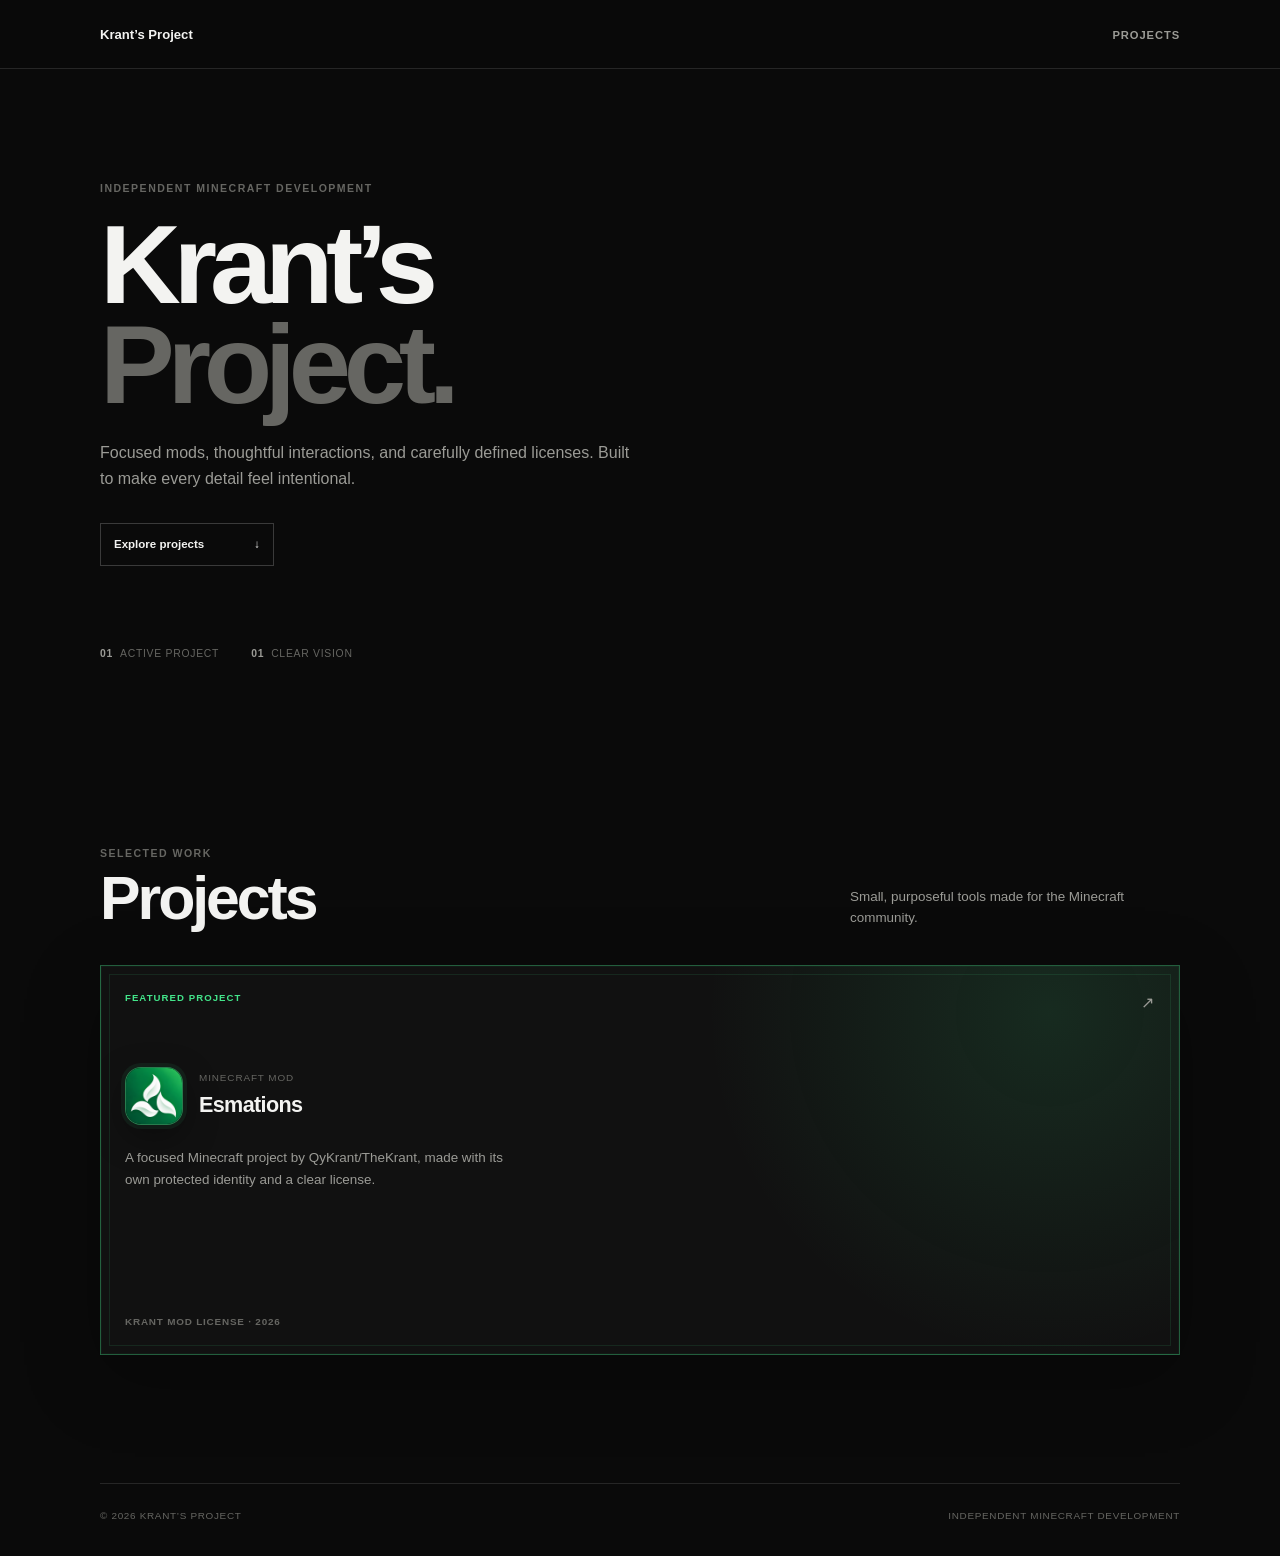
==== index.html @ 48d0aafe "Replace legacy mods with Esmations" ====
<!DOCTYPE html>
<html lang="en">
<head>
    <meta charset="UTF-8" />
    <meta name="viewport" content="width=device-width, initial-scale=1.0" />
    <title>Krant&rsquo;s Project &mdash; Minecraft Mods</title>
    <meta name="description" content="Independent Minecraft mods built with care by Krant's Project." />
    <link rel="icon" type="image/png" href="Logo Sofryn.png" />
    <link rel="stylesheet" href="css/style.css" />
    <script src="js/site.js" defer></script>
    <meta http-equiv="Content-Security-Policy" content="default-src 'self'; style-src 'self'; img-src 'self'; script-src 'self'; frame-ancestors 'none'; form-action 'self'" />
    <meta http-equiv="Referrer-Policy" content="strict-origin-when-cross-origin" />
    <meta http-equiv="Permissions-Policy" content="camera=(), microphone=(), geolocation=(), payment=()" />
    <meta name="robots" content="index, follow" />
</head>
<body>
<div class="page-loader" aria-hidden="true">
    <div class="loader-content">
        <span class="loader-line"></span>
    </div>
</div>

<div class="site-shell">
    <nav>
        <div class="nav-inner">
            <a class="nav-logo" href="index.html" aria-label="Krant's Project home">
                <span>Krant&rsquo;s Project</span>
            </a>
            <ul class="nav-links">
                <li><a href="#mods">Projects</a></li>
            </ul>
        </div>
    </nav>

    <main>
        <section class="hero">
            <p class="eyebrow">Independent Minecraft development</p>
            <h1>Krant&rsquo;s<br><span>Project.</span></h1>
            <p class="hero-copy">Focused mods, thoughtful interactions, and carefully defined licenses. Built to make every detail feel intentional.</p>
            <a class="button" href="#mods">Explore projects <span aria-hidden="true">&darr;</span></a>
            <div class="hero-meta" aria-label="Project summary">
                <span><strong>01</strong> Active project</span>
                <span><strong>01</strong> Clear vision</span>
            </div>
        </section>

        <section class="section projects-section" id="mods">
            <div class="section-heading">
                <div>
                    <p class="eyebrow">Selected work</p>
                    <h2>Projects</h2>
                </div>
                <p>Small, purposeful tools made for the Minecraft community.</p>
            </div>

            <div class="mod-grid mod-grid-single">
                <a class="mod-card mod-card-featured transition-link" href="esmations.html">
                    <div class="card-topline">
                        <span class="featured-label">Featured project</span>
                        <span class="card-arrow" aria-hidden="true">&nearr;</span>
                    </div>
                    <div class="mod-card-header">
                        <img class="esmations-logo" src="Esmations.png" alt="Esmations logo" />
                        <div>
                            <p class="card-label">Minecraft mod</p>
                            <h3>Esmations</h3>
                        </div>
                    </div>
                    <p>A focused Minecraft project by QyKrant/TheKrant, made with its own protected identity and a clear license.</p>
                    <span class="mod-badge">Krant Mod License &middot; 2026</span>
                </a>
            </div>
        </section>
    </main>

    <footer>
        <span>&copy; 2026 Krant&rsquo;s Project</span>
        <span>Independent Minecraft development</span>
    </footer>
</div>
</body>
</html>
---- css/style.css ----
:root {
    --background: #0a0a0a;
    --surface: #111111;
    --surface-hover: #151515;
    --border: #262626;
    --border-strong: #3a3a3a;
    --text: #f3f3f1;
    --muted: #9b9b96;
    --subtle: #666662;
    --accent: #43e58a;
    --accent-deep: #087640;
    --accent-soft: rgba(67, 229, 138, .16);
    --max-width: 1080px;
    --ease: cubic-bezier(.22, 1, .36, 1);
}

* {
    box-sizing: border-box;
    margin: 0;
    padding: 0;
}

html { scroll-behavior: smooth; }

body {
    min-height: 100vh;
    background: var(--background);
    color: var(--text);
    font-family: Inter, "Helvetica Neue", Arial, sans-serif;
    line-height: 1.6;
    -webkit-font-smoothing: antialiased;
}

a { color: inherit; }
::selection { background: var(--text); color: var(--background); }

.site-shell {
    opacity: 1;
    transition: opacity .25s ease, transform .35s var(--ease);
}

body.page-leaving .site-shell {
    opacity: 0;
    transform: translateY(-5px);
}

.page-loader {
    position: fixed;
    inset: 0;
    z-index: 1000;
    display: grid;
    place-items: center;
    background: var(--background);
    pointer-events: none;
    animation: loader-exit .45s ease .45s forwards;
}

.loader-content { width: 64px; text-align: center; }

.loader-line {
    display: block;
    height: 1px;
    overflow: hidden;
    background: var(--border);
}

.loader-line::after {
    content: "";
    display: block;
    width: 100%;
    height: 100%;
    background: var(--text);
    transform: translateX(-100%);
    animation: loader-progress .5s var(--ease) forwards;
}

@keyframes loader-progress { to { transform: translateX(0); } }
@keyframes loader-exit { to { opacity: 0; visibility: hidden; } }

nav {
    position: sticky;
    top: 0;
    z-index: 100;
    border-bottom: 1px solid var(--border);
    background: rgba(10, 10, 10, .92);
    backdrop-filter: blur(12px);
}

.nav-inner {
    display: flex;
    align-items: center;
    justify-content: space-between;
    width: min(100% - 40px, var(--max-width));
    height: 68px;
    margin: 0 auto;
}

.nav-logo {
    display: inline-flex;
    align-items: center;
    text-decoration: none;
    font-size: .82rem;
    font-weight: 650;
}

.nav-links { list-style: none; }

.nav-links a,
.nav-back {
    color: var(--muted);
    text-decoration: none;
    font-size: .7rem;
    font-weight: 600;
    letter-spacing: .08em;
    text-transform: uppercase;
    transition: color .2s ease;
}

.nav-links a:hover,
.nav-back:hover { color: var(--text); }

.hero,
.section,
.project-page,
footer {
    width: min(100% - 40px, var(--max-width));
    margin-inline: auto;
}

.hero {
    display: flex;
    min-height: 680px;
    flex-direction: column;
    justify-content: center;
    padding: 88px 0 64px;
}

.eyebrow {
    color: var(--subtle);
    font-size: .66rem;
    font-weight: 650;
    letter-spacing: .14em;
    text-transform: uppercase;
}

.hero > * { animation: fade-up .7s var(--ease) both; }
.hero h1 { animation-delay: .05s; }
.hero-copy { animation-delay: .1s; }
.hero .button { animation-delay: .15s; }
.hero-meta { animation-delay: .2s; }

@keyframes fade-up {
    from { opacity: 0; transform: translateY(16px); }
    to { opacity: 1; transform: translateY(0); }
}

.hero h1 {
    margin: 18px 0 24px;
    font-size: clamp(3.5rem, 9vw, 7rem);
    font-weight: 650;
    letter-spacing: -.065em;
    line-height: .9;
}

.hero h1 span { color: var(--subtle); }

.hero-copy {
    max-width: 540px;
    color: var(--muted);
    font-size: 1rem;
}

.button {
    display: inline-flex;
    align-items: center;
    justify-content: space-between;
    width: 174px;
    margin-top: 32px;
    padding: 11px 13px;
    border: 1px solid var(--border-strong);
    color: var(--text);
    text-decoration: none;
    font-size: .72rem;
    font-weight: 600;
    transition: border-color .2s ease, background .2s ease;
}

.button:hover { border-color: var(--text); background: var(--surface); }

.hero-meta {
    display: flex;
    gap: 32px;
    margin-top: 80px;
    color: var(--subtle);
    font-size: .65rem;
    letter-spacing: .07em;
    text-transform: uppercase;
}

.hero-meta span { display: flex; gap: 7px; }
.hero-meta strong { color: var(--muted); }

.projects-section { padding: 96px 0 64px; }

.section-heading {
    display: flex;
    align-items: end;
    justify-content: space-between;
    gap: 32px;
    margin-bottom: 36px;
}

.section-heading h2 {
    margin-top: 6px;
    font-size: clamp(2.2rem, 5vw, 3.8rem);
    font-weight: 600;
    letter-spacing: -.05em;
    line-height: 1;
}

.section-heading > p {
    max-width: 330px;
    color: var(--muted);
    font-size: .84rem;
}

.mod-grid {
    display: grid;
    grid-template-columns: repeat(2, minmax(0, 1fr));
    gap: 16px;
}

.mod-grid-single { grid-template-columns: 1fr; }

.mod-card {
    position: relative;
    display: flex;
    min-height: 340px;
    flex-direction: column;
    padding: 24px;
    border: 1px solid var(--border);
    background: var(--surface);
    color: var(--text);
    text-decoration: none;
    transition: border-color .25s ease, background .25s ease, transform .3s var(--ease);
}

.mod-card-featured {
    min-height: 390px;
    overflow: hidden;
    border-color: rgba(67, 229, 138, .36);
    background:
        radial-gradient(circle at 88% 12%, rgba(67, 229, 138, .12), transparent 34%),
        var(--surface);
    box-shadow: inset 0 0 0 1px rgba(67, 229, 138, .04), 0 22px 70px rgba(0, 0, 0, .28);
}

.mod-card-featured::before {
    content: "";
    position: absolute;
    inset: 8px;
    border: 1px solid rgba(67, 229, 138, .11);
    pointer-events: none;
}

.mod-card-featured:hover {
    border-color: rgba(67, 229, 138, .7);
    background:
        radial-gradient(circle at 88% 12%, rgba(67, 229, 138, .17), transparent 36%),
        var(--surface-hover);
    box-shadow: inset 0 0 0 1px rgba(67, 229, 138, .07), 0 26px 80px rgba(0, 0, 0, .34);
}

.featured-label {
    color: var(--accent);
    font-size: .6rem;
    font-weight: 650;
    letter-spacing: .11em;
    text-transform: uppercase;
}

.mod-card:hover {
    border-color: var(--border-strong);
    background: var(--surface-hover);
    transform: translateY(-3px);
}

.card-topline {
    display: flex;
    justify-content: space-between;
    color: var(--subtle);
    font-size: .66rem;
    letter-spacing: .1em;
}

.card-arrow {
    color: var(--muted);
    font-size: 1rem;
    transition: transform .25s var(--ease);
}

.mod-card:hover .card-arrow { transform: translate(3px, -3px); }

.mod-card-header {
    display: flex;
    align-items: center;
    gap: 16px;
    margin: 52px 0 22px;
}

.mod-card-header img,
.mod-monogram {
    width: 58px;
    height: 58px;
    flex-shrink: 0;
    border: 1px solid var(--border);
    background: var(--background);
}

.mod-card-header img {
    padding: 5px;
    object-fit: contain;
    filter: grayscale(1);
}

.mod-card-header img.esmations-logo {
    padding: 0;
    border-color: rgba(67, 229, 138, .52);
    border-radius: 16px;
    filter: none;
    box-shadow: 0 0 0 4px rgba(67, 229, 138, .07), 0 12px 34px rgba(0, 0, 0, .35);
}

.mod-monogram {
    display: inline-flex;
    align-items: center;
    justify-content: center;
    background: var(--text);
    color: var(--background);
    font-size: 1.4rem;
    font-weight: 700;
}

.card-label {
    margin-bottom: 2px;
    color: var(--subtle) !important;
    font-size: .62rem !important;
    letter-spacing: .09em;
    text-transform: uppercase;
}

.mod-card-header h3 {
    font-size: 1.35rem;
    font-weight: 600;
    letter-spacing: -.03em;
}

.mod-card > p {
    max-width: 390px;
    color: var(--muted);
    font-size: .84rem;
}

.mod-badge {
    align-self: flex-start;
    margin-top: auto;
    color: var(--subtle);
    font-size: .62rem;
    font-weight: 650;
    letter-spacing: .08em;
    text-transform: uppercase;
}

.project-page { padding-bottom: 64px; }

.project-hero {
    display: flex;
    align-items: end;
    justify-content: space-between;
    gap: 40px;
    min-height: 330px;
    padding: 72px 0 46px;
    border-bottom: 1px solid var(--border);
    animation: fade-up .65s var(--ease) both;
}

.project-identity {
    display: flex;
    align-items: center;
    gap: 22px;
}

.project-identity img,
.mod-monogram-large {
    width: 76px;
    height: 76px;
    flex-shrink: 0;
    border: 1px solid var(--border);
}

.project-identity img {
    padding: 6px;
    object-fit: contain;
    background: var(--surface);
    filter: grayscale(1);
}

.project-identity img.esmations-logo {
    padding: 0;
    border-color: rgba(67, 229, 138, .58);
    border-radius: 21px;
    filter: none;
    box-shadow: 0 0 0 5px rgba(67, 229, 138, .08), 0 18px 44px rgba(0, 0, 0, .42);
}

.esmations-page .project-hero {
    position: relative;
    border-bottom-color: rgba(67, 229, 138, .28);
}

.esmations-page .project-hero::after {
    content: "";
    position: absolute;
    right: 0;
    bottom: -1px;
    width: min(36%, 320px);
    height: 1px;
    background: linear-gradient(90deg, transparent, var(--accent));
}

.mod-monogram-large { font-size: 1.9rem; }

.project-identity h1 {
    margin-top: 7px;
    font-size: clamp(3rem, 7vw, 5.5rem);
    font-weight: 600;
    letter-spacing: -.06em;
    line-height: .9;
}

.project-intro {
    max-width: 330px;
    color: var(--muted);
    font-size: .86rem;
}

.license-box {
    margin-top: 40px;
    padding: clamp(24px, 5vw, 52px);
    border: 1px solid var(--border);
    background: var(--surface);
    animation: fade-up .7s var(--ease) .08s both;
}

.license-box-accent {
    position: relative;
    border-color: rgba(67, 229, 138, .34);
    background:
        linear-gradient(135deg, rgba(67, 229, 138, .045), transparent 24%),
        var(--surface);
    box-shadow: inset 0 0 0 1px rgba(67, 229, 138, .035), 0 24px 80px rgba(0, 0, 0, .22);
}

.license-box-accent::before,
.license-box-accent::after {
    content: "";
    position: absolute;
    width: 56px;
    height: 56px;
    pointer-events: none;
}

.license-box-accent::before {
    top: 10px;
    left: 10px;
    border-top: 1px solid var(--accent);
    border-left: 1px solid var(--accent);
}

.license-box-accent::after {
    right: 10px;
    bottom: 10px;
    border-right: 1px solid var(--accent-deep);
    border-bottom: 1px solid var(--accent-deep);
}

.license-box-accent .license-status {
    border-color: rgba(67, 229, 138, .35);
    color: #99efba;
}

.license-header {
    display: flex;
    align-items: start;
    justify-content: space-between;
    gap: 24px;
}

.license-header h2 {
    margin-top: 7px;
    font-size: clamp(1.6rem, 4vw, 2.7rem);
    font-weight: 600;
    letter-spacing: -.04em;
    line-height: 1.1;
}

.license-status {
    padding: 7px 10px;
    border: 1px solid var(--border);
    color: var(--muted);
    font-size: .6rem;
    font-weight: 650;
    letter-spacing: .08em;
    text-transform: uppercase;
}

.license-copyright {
    margin-top: 15px;
    color: var(--subtle);
    font-size: .72rem;
}

.license-lead {
    margin-top: 36px;
    padding: 18px 0;
    border-top: 1px solid var(--border);
    border-bottom: 1px solid var(--border);
    font-size: .9rem;
}

.license-grid {
    display: grid;
    grid-template-columns: repeat(2, minmax(0, 1fr));
    gap: 0 44px;
    margin-top: 38px;
}

.license-grid-two { margin-top: 0; }

.license-copy { margin-top: 38px; }

.license-copy .license-section {
    display: grid;
    grid-template-columns: minmax(190px, .55fr) minmax(0, 1.45fr);
    gap: 44px;
}

.license-section {
    padding: 28px 0;
    border-bottom: 1px solid var(--border);
}

.license-section h3 {
    display: flex;
    gap: 10px;
    margin-bottom: 17px;
    font-size: .71rem;
    font-weight: 650;
    letter-spacing: .04em;
    text-transform: uppercase;
}

.license-section h3 span { color: var(--subtle); }
.license-section ul { display: flex; flex-direction: column; gap: 9px; list-style: none; }

.license-section li {
    position: relative;
    padding-left: 15px;
    color: var(--muted);
    font-size: .8rem;
    line-height: 1.65;
}

.license-section li::before {
    content: "";
    position: absolute;
    top: .72em;
    left: 0;
    width: 4px;
    height: 4px;
    background: var(--muted);
}

.license-section.restrict li::before { background: var(--subtle); }
.license-section p { color: var(--muted); font-size: .8rem; line-height: 1.7; }
.license-section p + p { margin-top: 11px; }

.license-disclaimer {
    display: grid;
    grid-template-columns: 130px 1fr;
    gap: 20px;
    margin-top: 38px;
    padding-top: 22px;
    border-top: 1px solid var(--border-strong);
}

.license-disclaimer strong {
    font-size: .66rem;
    letter-spacing: .09em;
    text-transform: uppercase;
}

.license-disclaimer p {
    color: var(--subtle);
    font-size: .68rem;
    line-height: 1.7;
}

footer {
    display: flex;
    justify-content: space-between;
    gap: 20px;
    margin-top: 64px;
    padding: 24px 0 32px;
    border-top: 1px solid var(--border);
    color: var(--subtle);
    font-size: .62rem;
    letter-spacing: .07em;
    text-transform: uppercase;
}

@media (max-width: 720px) {
    .nav-inner,
    .hero,
    .section,
    .project-page,
    footer { width: min(100% - 30px, var(--max-width)); }

    .hero { min-height: 620px; padding-top: 64px; }
    .hero h1 { font-size: clamp(3.3rem, 18vw, 5.8rem); }
    .section-heading,
    .project-hero { align-items: flex-start; flex-direction: column; }
    .section-heading > p { max-width: 100%; }
    .mod-grid,
    .license-grid { grid-template-columns: 1fr; }
    .mod-card { min-height: 310px; }
    .project-hero { min-height: 310px; justify-content: flex-end; }
    .license-header { flex-direction: column; }
    .license-copy .license-section { grid-template-columns: 1fr; gap: 12px; }
    .license-disclaimer { grid-template-columns: 1fr; gap: 10px; }
}

@media (max-width: 420px) {
    .hero-meta { align-items: flex-start; flex-direction: column; gap: 12px; }
    .project-identity { align-items: flex-start; flex-direction: column; }
    footer { flex-direction: column; }
}

@media (prefers-reduced-motion: reduce) {
    html { scroll-behavior: auto; }
    *, *::before, *::after {
        animation-duration: .01ms !important;
        animation-delay: 0ms !important;
        transition-duration: .01ms !important;
    }
}
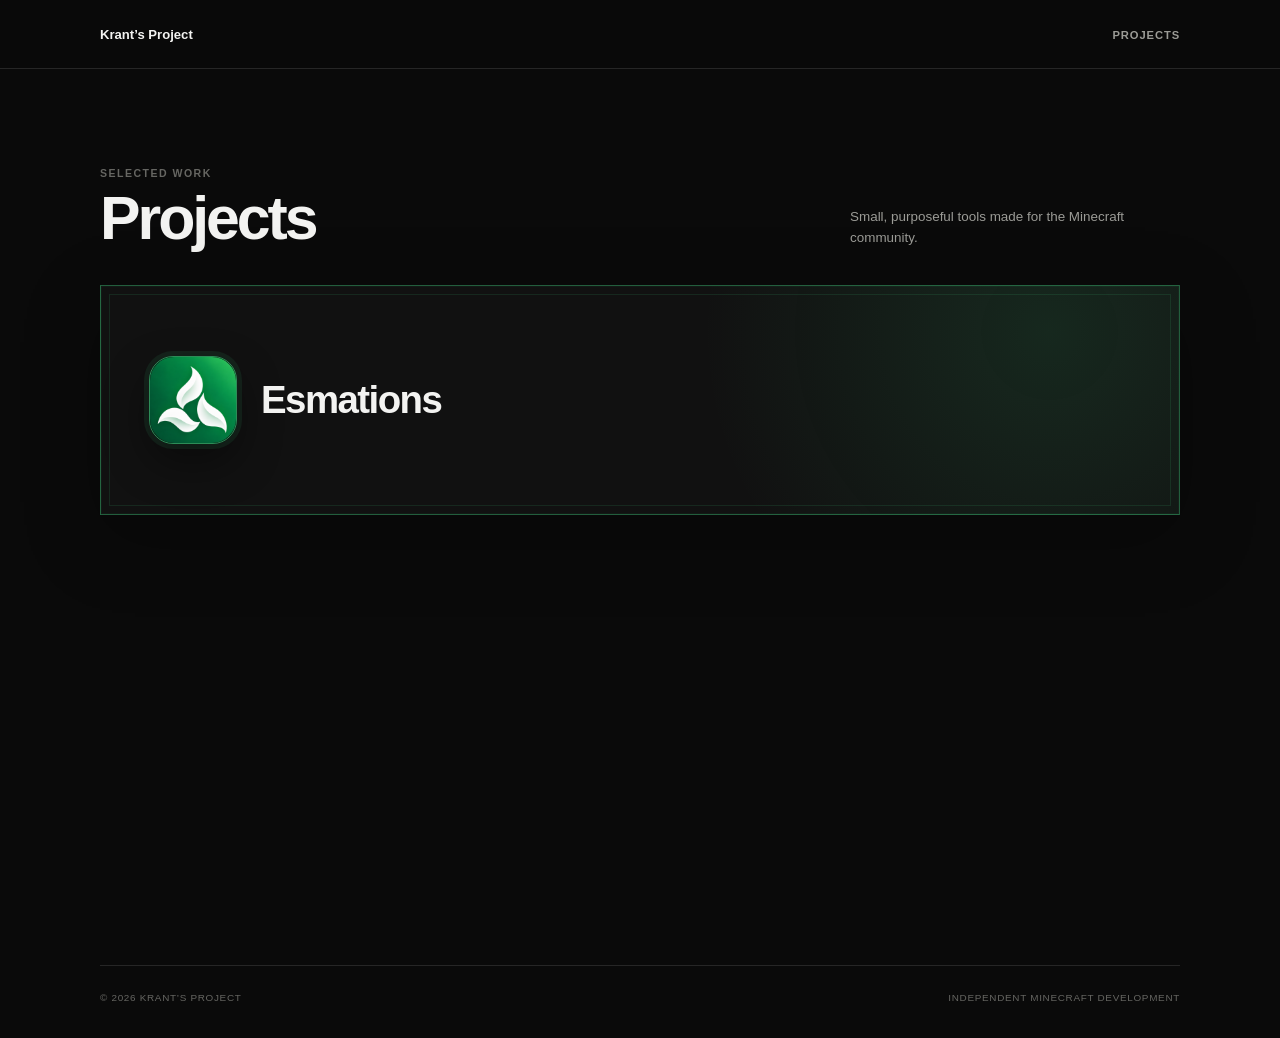
==== commit c5264b2a: "Simplify Esmations project listing" ====
--- a/index.html
+++ b/index.html
@@ -33,17 +33,6 @@
     </nav>
 
     <main>
-        <section class="hero">
-            <p class="eyebrow">Independent Minecraft development</p>
-            <h1>Krant&rsquo;s<br><span>Project.</span></h1>
-            <p class="hero-copy">Focused mods, thoughtful interactions, and carefully defined licenses. Built to make every detail feel intentional.</p>
-            <a class="button" href="#mods">Explore projects <span aria-hidden="true">&darr;</span></a>
-            <div class="hero-meta" aria-label="Project summary">
-                <span><strong>01</strong> Active project</span>
-                <span><strong>01</strong> Clear vision</span>
-            </div>
-        </section>
-
         <section class="section projects-section" id="mods">
             <div class="section-heading">
                 <div>
@@ -53,22 +42,13 @@
                 <p>Small, purposeful tools made for the Minecraft community.</p>
             </div>
 
-            <div class="mod-grid mod-grid-single">
-                <a class="mod-card mod-card-featured transition-link" href="esmations.html">
-                    <div class="card-topline">
-                        <span class="featured-label">Featured project</span>
-                        <span class="card-arrow" aria-hidden="true">&nearr;</span>
-                    </div>
-                    <div class="mod-card-header">
-                        <img class="esmations-logo" src="Esmations.png" alt="Esmations logo" />
-                        <div>
-                            <p class="card-label">Minecraft mod</p>
-                            <h3>Esmations</h3>
-                        </div>
-                    </div>
-                    <p>A focused Minecraft project by QyKrant/TheKrant, made with its own protected identity and a clear license.</p>
-                    <span class="mod-badge">Krant Mod License &middot; 2026</span>
-                </a>
+            <div class="project-list">
+                <article class="project-entry">
+                    <a class="project-logo-link transition-link" href="esmations.html" aria-label="Open the Esmations page">
+                        <img src="Esmations.png" alt="Esmations logo" />
+                    </a>
+                    <h3>Esmations</h3>
+                </article>
             </div>
         </section>
     </main>
--- a/css/style.css
+++ b/css/style.css
@@ -200,7 +200,10 @@
 .hero-meta span { display: flex; gap: 7px; }
 .hero-meta strong { color: var(--muted); }
 
-.projects-section { padding: 96px 0 64px; }
+.projects-section {
+    min-height: calc(100vh - 68px);
+    padding: 96px 0 64px;
+}
 
 .section-heading {
     display: flex;
@@ -222,6 +225,72 @@
     max-width: 330px;
     color: var(--muted);
     font-size: .84rem;
+}
+
+.project-list {
+    display: grid;
+    grid-template-columns: 1fr;
+}
+
+.project-entry {
+    position: relative;
+    display: flex;
+    min-height: 230px;
+    align-items: center;
+    gap: 24px;
+    overflow: hidden;
+    padding: clamp(28px, 5vw, 48px);
+    border: 1px solid rgba(67, 229, 138, .36);
+    background:
+        radial-gradient(circle at 88% 20%, rgba(67, 229, 138, .11), transparent 36%),
+        var(--surface);
+    box-shadow: inset 0 0 0 1px rgba(67, 229, 138, .04), 0 22px 70px rgba(0, 0, 0, .28);
+    animation: fade-up .7s var(--ease) .08s both;
+}
+
+.project-entry::before {
+    content: "";
+    position: absolute;
+    inset: 8px;
+    border: 1px solid rgba(67, 229, 138, .11);
+    pointer-events: none;
+}
+
+.project-logo-link {
+    position: relative;
+    z-index: 1;
+    display: block;
+    width: 88px;
+    height: 88px;
+    flex-shrink: 0;
+    border: 1px solid rgba(67, 229, 138, .58);
+    border-radius: 24px;
+    outline: none;
+    box-shadow: 0 0 0 5px rgba(67, 229, 138, .08), 0 18px 44px rgba(0, 0, 0, .42);
+    transition: border-color .2s ease, box-shadow .25s ease, transform .3s var(--ease);
+}
+
+.project-logo-link:hover,
+.project-logo-link:focus-visible {
+    border-color: var(--accent);
+    box-shadow: 0 0 0 6px rgba(67, 229, 138, .13), 0 22px 52px rgba(0, 0, 0, .48);
+    transform: translateY(-3px) scale(1.025);
+}
+
+.project-logo-link img {
+    display: block;
+    width: 100%;
+    height: 100%;
+    border-radius: inherit;
+    object-fit: cover;
+}
+
+.project-entry h3 {
+    position: relative;
+    z-index: 1;
+    font-size: clamp(1.65rem, 4vw, 2.4rem);
+    font-weight: 600;
+    letter-spacing: -.04em;
 }
 
 .mod-grid {
@@ -631,6 +700,8 @@
     .section-heading,
     .project-hero { align-items: flex-start; flex-direction: column; }
     .section-heading > p { max-width: 100%; }
+    .projects-section { padding-top: 64px; }
+    .project-entry { min-height: 200px; }
     .mod-grid,
     .license-grid { grid-template-columns: 1fr; }
     .mod-card { min-height: 310px; }
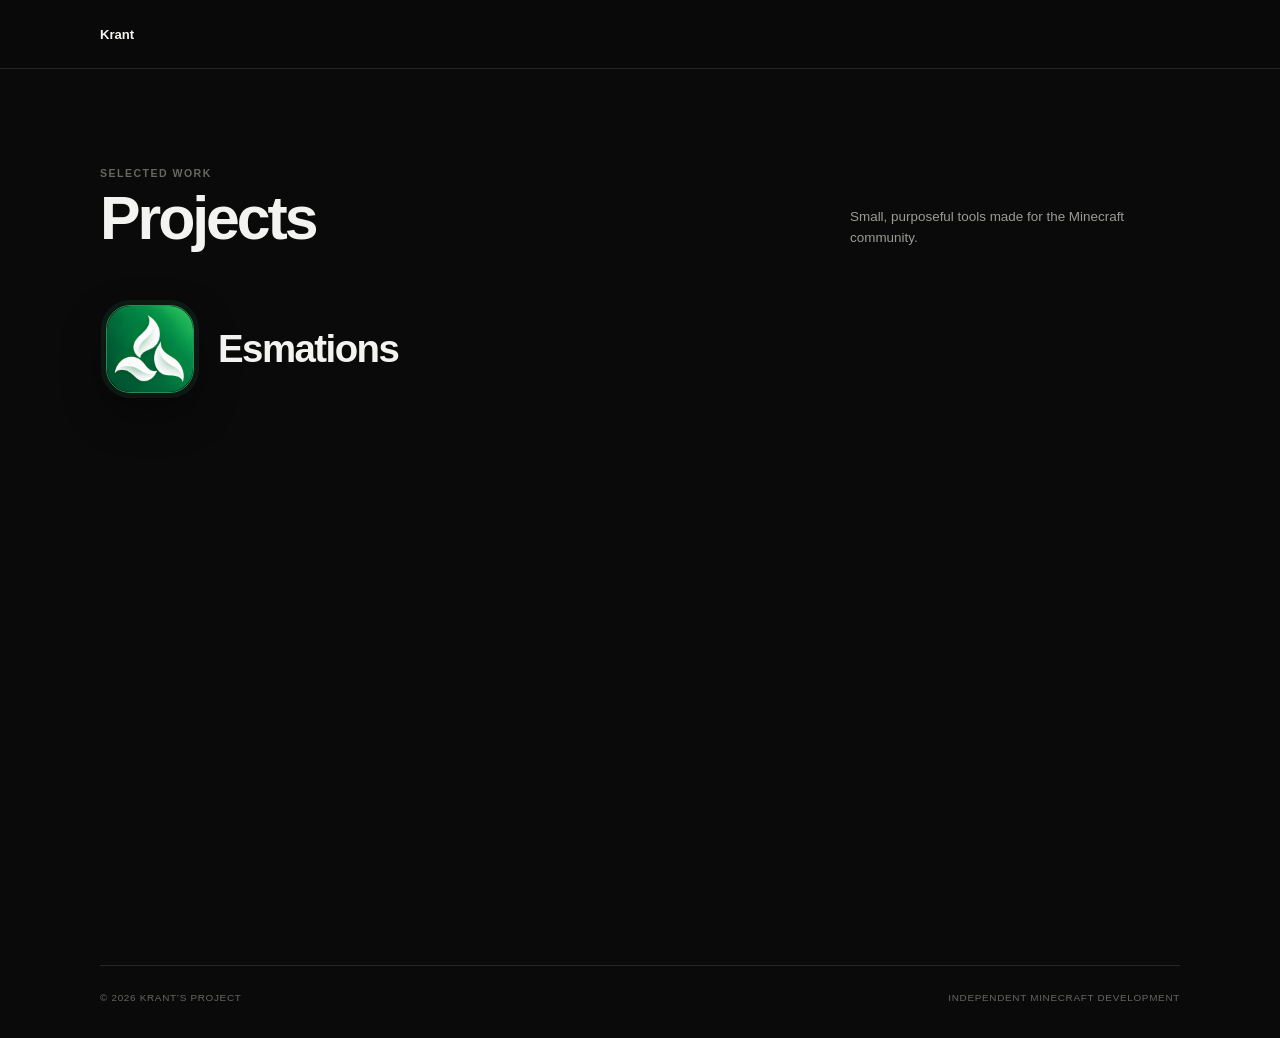
==== commit 3e64ee65: "Refine minimal Esmations presentation" ====
--- a/index.html
+++ b/index.html
@@ -23,12 +23,9 @@
 <div class="site-shell">
     <nav>
         <div class="nav-inner">
-            <a class="nav-logo" href="index.html" aria-label="Krant's Project home">
-                <span>Krant&rsquo;s Project</span>
+            <a class="nav-logo" href="index.html" aria-label="Krant home">
+                <span>Krant</span>
             </a>
-            <ul class="nav-links">
-                <li><a href="#mods">Projects</a></li>
-            </ul>
         </div>
     </nav>
 
--- a/css/style.css
+++ b/css/style.css
@@ -235,25 +235,10 @@
 .project-entry {
     position: relative;
     display: flex;
-    min-height: 230px;
     align-items: center;
     gap: 24px;
-    overflow: hidden;
-    padding: clamp(28px, 5vw, 48px);
-    border: 1px solid rgba(67, 229, 138, .36);
-    background:
-        radial-gradient(circle at 88% 20%, rgba(67, 229, 138, .11), transparent 36%),
-        var(--surface);
-    box-shadow: inset 0 0 0 1px rgba(67, 229, 138, .04), 0 22px 70px rgba(0, 0, 0, .28);
+    padding: 20px 6px;
     animation: fade-up .7s var(--ease) .08s both;
-}
-
-.project-entry::before {
-    content: "";
-    position: absolute;
-    inset: 8px;
-    border: 1px solid rgba(67, 229, 138, .11);
-    pointer-events: none;
 }
 
 .project-logo-link {
@@ -522,35 +507,9 @@
 }
 
 .license-box-accent {
-    position: relative;
-    border-color: rgba(67, 229, 138, .34);
-    background:
-        linear-gradient(135deg, rgba(67, 229, 138, .045), transparent 24%),
-        var(--surface);
-    box-shadow: inset 0 0 0 1px rgba(67, 229, 138, .035), 0 24px 80px rgba(0, 0, 0, .22);
-}
-
-.license-box-accent::before,
-.license-box-accent::after {
-    content: "";
-    position: absolute;
-    width: 56px;
-    height: 56px;
-    pointer-events: none;
-}
-
-.license-box-accent::before {
-    top: 10px;
-    left: 10px;
-    border-top: 1px solid var(--accent);
-    border-left: 1px solid var(--accent);
-}
-
-.license-box-accent::after {
-    right: 10px;
-    bottom: 10px;
-    border-right: 1px solid var(--accent-deep);
-    border-bottom: 1px solid var(--accent-deep);
+    border: 0;
+    background: transparent;
+    box-shadow: none;
 }
 
 .license-box-accent .license-status {
@@ -701,7 +660,6 @@
     .project-hero { align-items: flex-start; flex-direction: column; }
     .section-heading > p { max-width: 100%; }
     .projects-section { padding-top: 64px; }
-    .project-entry { min-height: 200px; }
     .mod-grid,
     .license-grid { grid-template-columns: 1fr; }
     .mod-card { min-height: 310px; }
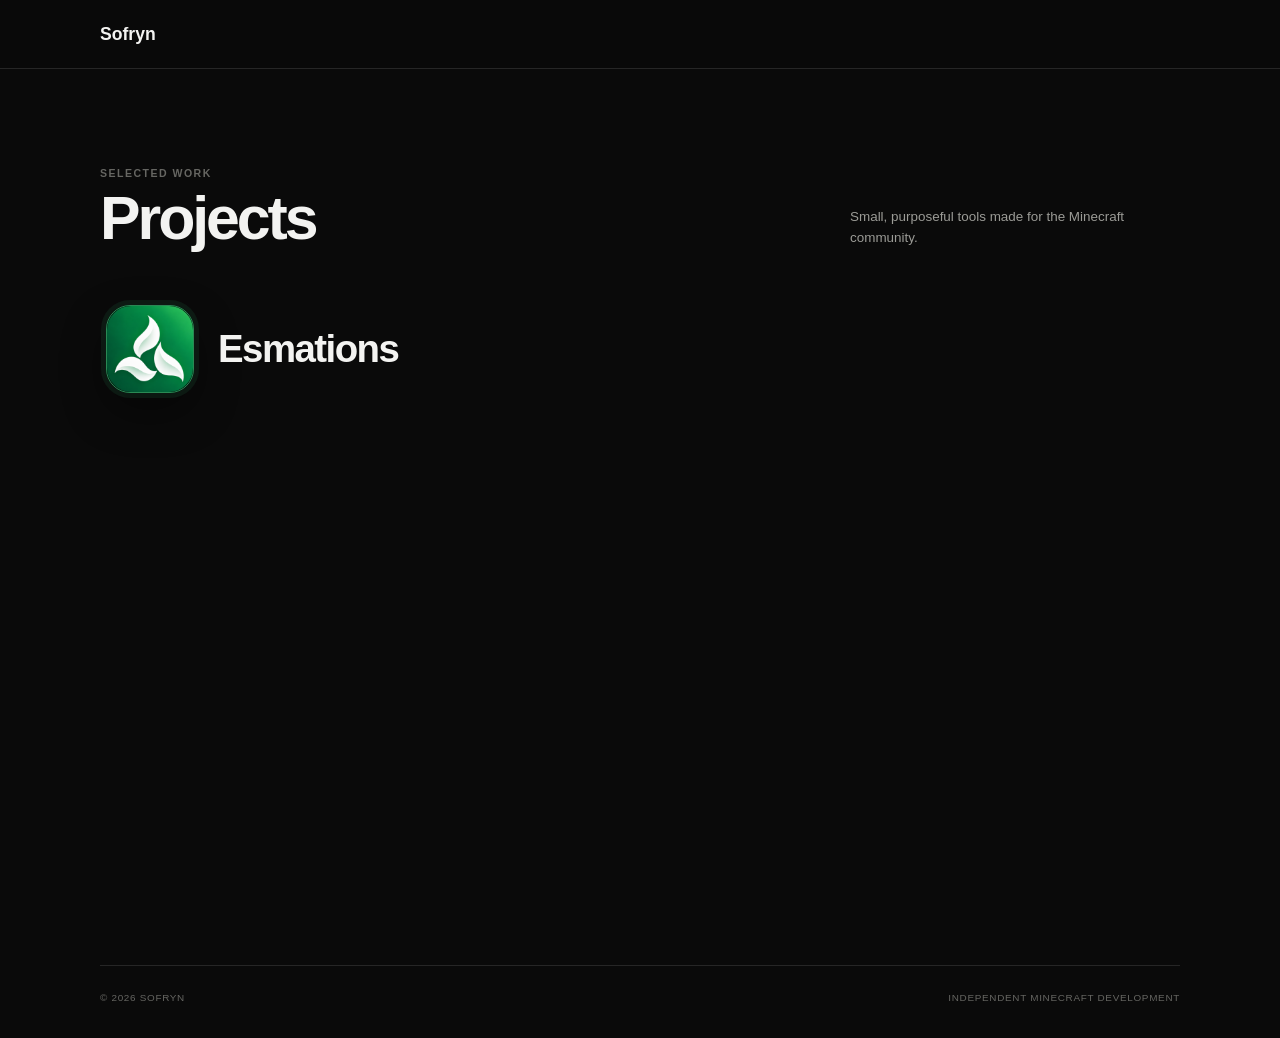
==== commit 54a804b0: "Rename site branding to Sofryn" ====
--- a/index.html
+++ b/index.html
@@ -3,8 +3,8 @@
 <head>
     <meta charset="UTF-8" />
     <meta name="viewport" content="width=device-width, initial-scale=1.0" />
-    <title>Krant&rsquo;s Project &mdash; Minecraft Mods</title>
-    <meta name="description" content="Independent Minecraft mods built with care by Krant's Project." />
+    <title>Sofryn &mdash; Minecraft Mods</title>
+    <meta name="description" content="Independent Minecraft mods built with care by Sofryn." />
     <link rel="icon" type="image/png" href="Logo Sofryn.png" />
     <link rel="stylesheet" href="css/style.css" />
     <script src="js/site.js" defer></script>
@@ -23,8 +23,8 @@
 <div class="site-shell">
     <nav>
         <div class="nav-inner">
-            <a class="nav-logo" href="index.html" aria-label="Krant home">
-                <span>Krant</span>
+            <a class="nav-logo" href="index.html" aria-label="Sofryn home">
+                <span>Sofryn</span>
             </a>
         </div>
     </nav>
@@ -51,7 +51,7 @@
     </main>
 
     <footer>
-        <span>&copy; 2026 Krant&rsquo;s Project</span>
+        <span>&copy; 2026 Sofryn</span>
         <span>Independent Minecraft development</span>
     </footer>
 </div>
--- a/css/style.css
+++ b/css/style.css
@@ -99,7 +99,7 @@
     display: inline-flex;
     align-items: center;
     text-decoration: none;
-    font-size: .82rem;
+    font-size: 1.1rem;
     font-weight: 650;
 }
 
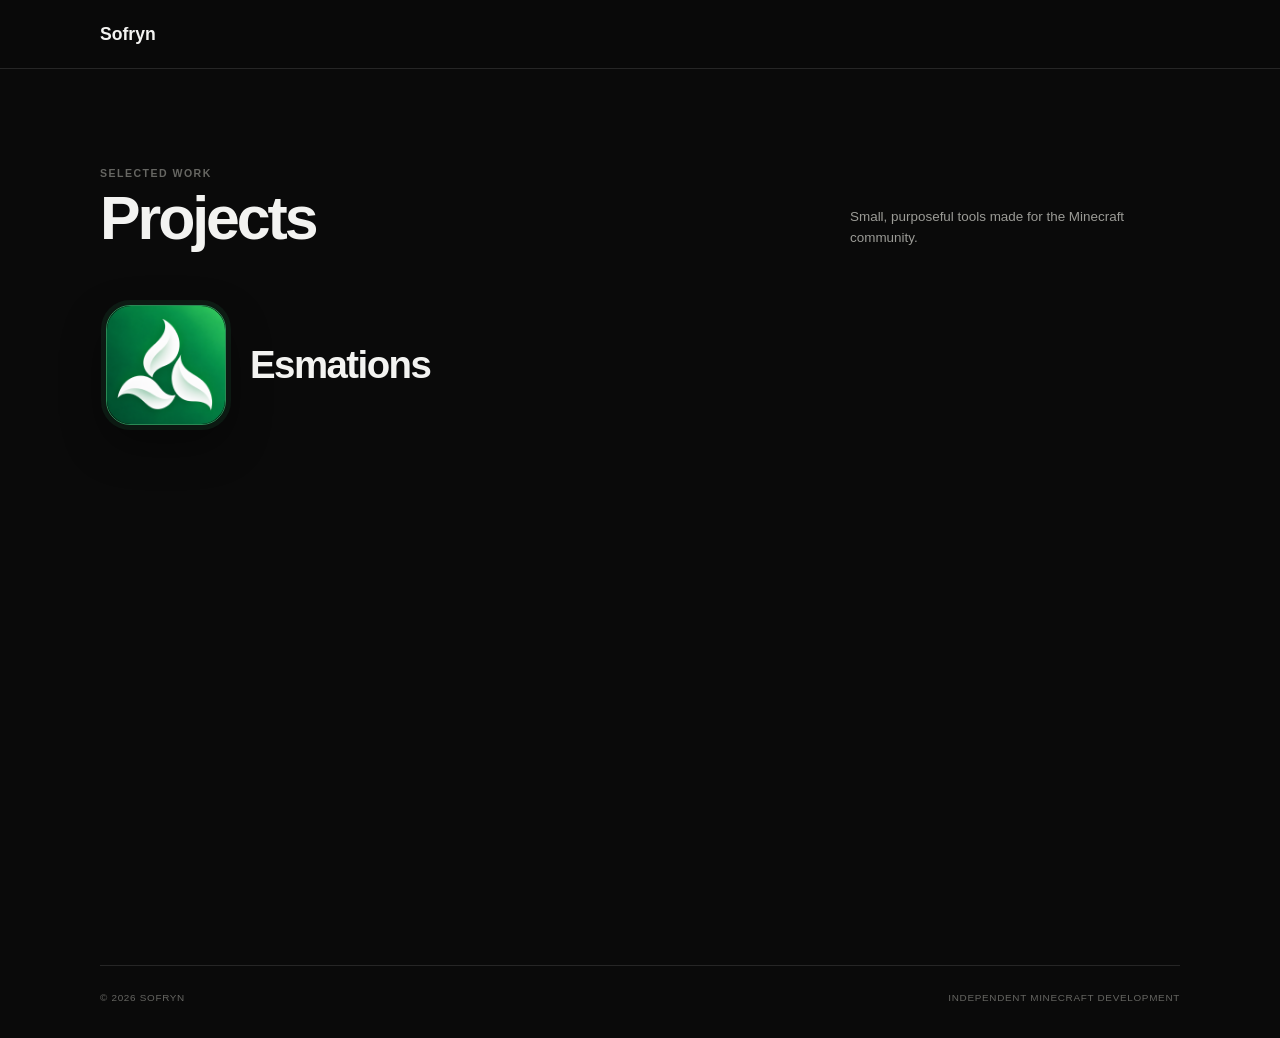
==== commit 3deaedb0: "Enlarge Esmations logo and simplify page titles" ====
--- a/index.html
+++ b/index.html
@@ -3,7 +3,7 @@
 <head>
     <meta charset="UTF-8" />
     <meta name="viewport" content="width=device-width, initial-scale=1.0" />
-    <title>Sofryn &mdash; Minecraft Mods</title>
+    <title>Sofryn</title>
     <meta name="description" content="Independent Minecraft mods built with care by Sofryn." />
     <link rel="icon" type="image/png" href="Logo Sofryn.png" />
     <link rel="stylesheet" href="css/style.css" />
@@ -42,7 +42,7 @@
             <div class="project-list">
                 <article class="project-entry">
                     <a class="project-logo-link transition-link" href="esmations.html" aria-label="Open the Esmations page">
-                        <img src="Esmations.png" alt="Esmations logo" />
+                        <img src="Esmations.png" alt="Esmations logo" draggable="false" />
                     </a>
                     <h3>Esmations</h3>
                 </article>
--- a/css/style.css
+++ b/css/style.css
@@ -29,10 +29,17 @@
     font-family: Inter, "Helvetica Neue", Arial, sans-serif;
     line-height: 1.6;
     -webkit-font-smoothing: antialiased;
+    -webkit-user-select: none;
+    user-select: none;
 }
 
 a { color: inherit; }
-::selection { background: var(--text); color: var(--background); }
+
+img {
+    -webkit-user-drag: none;
+    -webkit-touch-callout: none;
+    user-select: none;
+}
 
 .site-shell {
     opacity: 1;
@@ -245,8 +252,8 @@
     position: relative;
     z-index: 1;
     display: block;
-    width: 88px;
-    height: 88px;
+    width: 120px;
+    height: 120px;
     flex-shrink: 0;
     border: 1px solid rgba(67, 229, 138, .58);
     border-radius: 24px;
@@ -446,8 +453,8 @@
 
 .project-identity img,
 .mod-monogram-large {
-    width: 76px;
-    height: 76px;
+    width: 104px;
+    height: 104px;
     flex-shrink: 0;
     border: 1px solid var(--border);
 }
@@ -660,6 +667,8 @@
     .project-hero { align-items: flex-start; flex-direction: column; }
     .section-heading > p { max-width: 100%; }
     .projects-section { padding-top: 64px; }
+    .project-logo-link { width: 104px; height: 104px; }
+    .project-identity img { width: 96px; height: 96px; }
     .mod-grid,
     .license-grid { grid-template-columns: 1fr; }
     .mod-card { min-height: 310px; }
